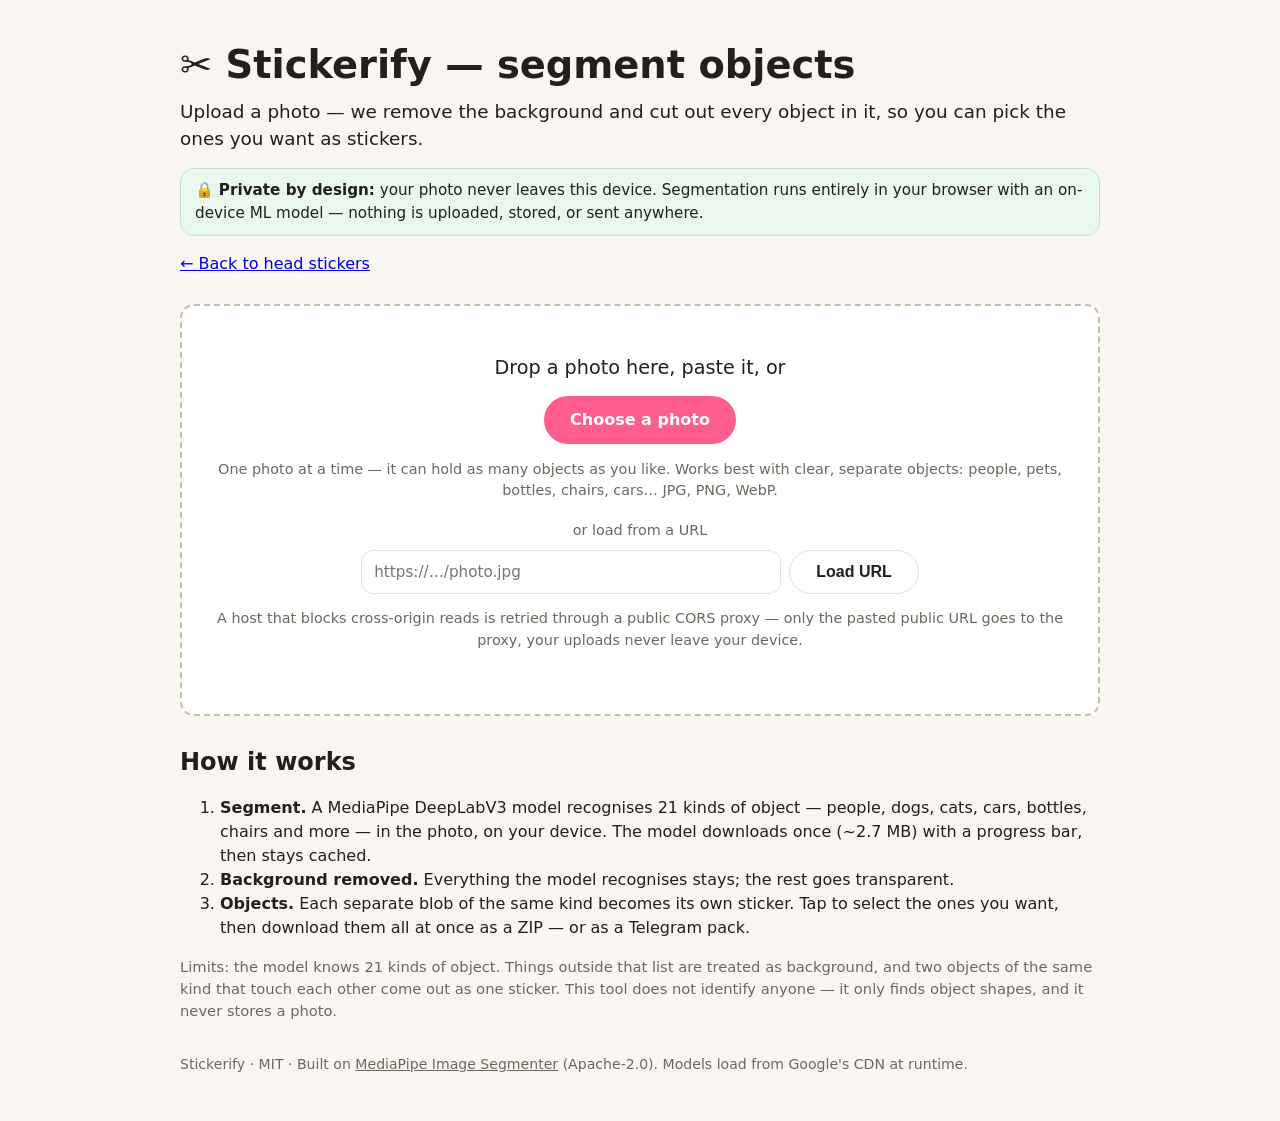
==== segment.html @ 70948f6a "Add segment-objects page: remove background, split all objects, select + bulk download - segment.htm" ====
<!DOCTYPE html>
<html lang="en">
<head>
<meta charset="utf-8">
<meta name="viewport" content="width=device-width, initial-scale=1">
<title>Stickerify — segment objects</title>
<link rel="stylesheet" href="styles.css">
</head>
<body>
<header>
  <h1>✂️ Stickerify — segment objects</h1>
  <p class="tagline">Upload a photo — we remove the background and cut out every object in it, so you can pick the ones you want as stickers.</p>
  <p class="privacy">🔒 <strong>Private by design:</strong> your photo never leaves this device.
  Segmentation runs entirely in your browser with an on-device ML model — nothing is
  uploaded, stored, or sent anywhere.</p>
  <p><a href="index.html">← Back to head stickers</a></p>
</header>

<main>
  <section id="drop-zone" tabindex="0" aria-label="Upload a photo">
    <p class="big">Drop a photo here, paste it, or</p>
    <label class="upload-btn" for="file-input">Choose a photo</label>
    <input id="file-input" type="file" accept="image/*" hidden>
    <p class="hint">One photo at a time — it can hold as many objects as you like.
    Works best with clear, separate objects: people, pets, bottles, chairs,
    cars… JPG, PNG, WebP.</p>
    <p class="or">or load from a URL</p>
    <div class="url-row">
      <input id="url-input" type="url" placeholder="https://…/photo.jpg" aria-label="Image URL">
      <button id="url-load" type="button" class="secondary">Load URL</button>
    </div>
    <p class="hint">A host that blocks cross-origin reads is retried through a public CORS proxy — only the pasted public URL goes to the proxy, your uploads never leave your device.</p>
  </section>

  <div id="model-progress" hidden>
    <div id="model-progress-label">Downloading segmentation model…</div>
    <progress id="model-progress-bar" max="100" value="0"></progress>
    <span id="model-progress-text"></span>
  </div>

  <div id="status" role="status"></div>

  <section id="results" hidden>
    <h2>Background removed</h2>
    <div class="checker preview-wrap"><canvas id="bg-removed"></canvas></div>
    <div class="actions">
      <button id="download-bg" type="button" class="secondary">⬇ Download background-removed PNG</button>
    </div>

    <h2>Objects <span id="objects-count"></span></h2>
    <p class="hint">Tap an object to select or deselect it. Selected objects download as
    separate PNG stickers — one file per object.</p>
    <div class="actions">
      <button id="select-all" type="button" class="secondary">Select all</button>
      <button id="select-none" type="button" class="secondary">Select none</button>
    </div>
    <div id="objects-grid"></div>

    <div class="actions">
      <button id="download-zip" type="button">⬇ Download selected as ZIP</button>
      <button id="export-telegram" type="button">✈ Export Telegram pack (.zip)</button>
      <button id="new-photo" type="button" class="secondary">↺ New photo</button>
    </div>
  </section>

  <section id="telegram-guide" class="how" hidden>
    <h2>Publish your pack on Telegram</h2>
    <ol>
      <li>Unzip <code>stickerify-telegram-pack.zip</code> — it holds one file per sticker, plus a pack icon.</li>
      <li>In Telegram, open <a href="https://t.me/Stickers" target="_blank" rel="noopener">@Stickers</a> and send <code>/newpack</code>, then a name for your pack.</li>
      <li>Send each sticker file as a <strong>document</strong> (📎 → File, not Photo) so Telegram doesn't compress it.</li>
      <li>Send one emoji for each sticker when the bot asks.</li>
      <li>Send <code>/publish</code>, choose a short link name, and share your <code>t.me/addstickers/…</code> link.</li>
    </ol>
    <p class="note">Packs hold up to 120 stickers. Your photo never left this device — only the sticker files you just downloaded go to Telegram, when you choose to send them.</p>
  </section>

  <section class="how">
    <h2>How it works</h2>
    <ol>
      <li><strong>Segment.</strong> A MediaPipe DeepLabV3 model recognises 21 kinds of
        object — people, dogs, cats, cars, bottles, chairs and more — in the
        photo, on your device. The model downloads once (~2.7 MB) with a
        progress bar, then stays cached.</li>
      <li><strong>Background removed.</strong> Everything the model recognises stays;
        the rest goes transparent.</li>
      <li><strong>Objects.</strong> Each separate blob of the same kind becomes its own
        sticker. Tap to select the ones you want, then download them all at
        once as a ZIP — or as a Telegram pack.</li>
    </ol>
    <p class="note">Limits: the model knows 21 kinds of object. Things outside that list
    are treated as background, and two objects of the same kind that touch each
    other come out as one sticker. This tool does not identify anyone — it only
    finds object shapes, and it never stores a photo.</p>
  </section>
</main>

<footer>
  <p>Stickerify · MIT · Built on
  <a href="https://ai.google.dev/edge/mediapipe/solutions/vision/image_segmenter">MediaPipe Image Segmenter</a>
  (Apache-2.0). Models load from Google's CDN at runtime.</p>
</footer>

<script type="module" src="segment.js"></script>
</body>
</html>
---- styles.css ----
:root {
  --bg: #faf7f2;
  --ink: #22201c;
  --accent: #ff5d8f;
  --card: #ffffff;
  --line: #e8e0d5;
  --radius: 14px;
}

* { box-sizing: border-box; }
body {
  margin: 0;
  font-family: system-ui, -apple-system, "Segoe UI", sans-serif;
  background: var(--bg);
  color: var(--ink);
  line-height: 1.5;
}
header, main, footer { max-width: 960px; margin: 0 auto; padding: 0 20px; }
header { padding-top: 36px; }
h1 { font-size: 2.4rem; margin: 0; }
.tagline { font-size: 1.15rem; margin: 4px 0 12px; }
.privacy {
  background: #eaf7ee;
  border: 1px solid #bfe6c8;
  border-radius: var(--radius);
  padding: 10px 14px;
  font-size: 0.95rem;
}

#drop-zone {
  margin: 28px 0;
  padding: 48px 24px;
  text-align: center;
  border: 2px dashed #c9bda9;
  border-radius: var(--radius);
  background: var(--card);
  cursor: pointer;
}
#drop-zone.drag { border-color: var(--accent); background: #fff5f8; }
#drop-zone .big { font-size: 1.2rem; margin: 0 0 14px; }
.upload-btn, button {
  display: inline-block;
  background: var(--accent);
  color: #fff;
  border: none;
  border-radius: 999px;
  padding: 12px 26px;
  font-size: 1rem;
  font-weight: 600;
  cursor: pointer;
}
.upload-btn:hover, button:hover { filter: brightness(0.94); }
button.secondary { background: #fff; color: var(--ink); border: 1px solid var(--line); }
.hint { color: #6d675e; font-size: 0.9rem; }
.or { color: #6d675e; font-size: 0.9rem; margin: 18px 0 8px; }
.url-row { display: flex; gap: 8px; justify-content: center; flex-wrap: wrap; align-items: stretch; }
.url-row textarea {
  width: min(420px, 100%);
  padding: 10px 12px;
  border: 1px solid var(--line);
  border-radius: 12px;
  font-size: 0.95rem;
  font-family: inherit;
  resize: vertical;
}

#model-progress {
  margin: 20px 0;
  padding: 14px 18px;
  border: 1px solid var(--line);
  border-radius: var(--radius);
  background: var(--card);
}
#model-progress-label { font-weight: 600; margin-bottom: 8px; }
#model-progress progress { width: 100%; height: 12px; }
#model-progress-text { font-size: 0.9rem; color: #6d675e; }

#jobs { display: flex; flex-direction: column; gap: 18px; margin: 20px 0; }
.job {
  border: 1px solid var(--line);
  border-radius: var(--radius);
  background: var(--card);
  padding: 14px 16px;
}
.job-head { margin: 8px 0 10px; }
.job-name { font-weight: 700; word-break: break-all; }
.job-status { font-size: 0.9rem; color: #6d675e; }
.job-thumb { max-width: 220px; max-height: 160px; border-radius: 8px; border: 1px solid var(--line); }
.job-stickers {
  display: flex;
  flex-wrap: wrap;
  gap: 12px;
  min-height: 24px;
  padding: 12px;
  border: 1px solid var(--line);
  border-radius: var(--radius);
  background:
    linear-gradient(45deg, #eee 25%, transparent 25%, transparent 75%, #eee 75%),
    linear-gradient(45deg, #eee 25%, #fff 25%, #fff 75%, #eee 75%);
  background-size: 16px 16px;
  background-position: 0 0, 8px 8px;
}
.job-stickers:empty { display: none; }

.sticker { text-align: center; width: 140px; }
.sticker img { max-width: 100%; display: block; margin: 0 auto 6px; }
.sticker label { font-size: 0.85rem; display: block; }
.sticker .dl { font-size: 0.85rem; color: var(--accent); text-decoration: underline; cursor: pointer; background: none; border: none; padding: 0; }
.sticker.off { opacity: 0.35; }

#status { margin: 12px 0; font-size: 0.95rem; color: #6d675e; }

.controls {
  display: flex;
  flex-wrap: wrap;
  gap: 18px 28px;
  align-items: end;
  border: 1px solid var(--line);
  border-radius: var(--radius);
  background: var(--card);
  padding: 16px 20px;
  margin: 16px 0;
}
.controls legend { font-weight: 700; padding: 0 6px; }
.controls label { display: flex; flex-direction: column; gap: 4px; font-size: 0.9rem; }
.controls label.check { flex-direction: row; align-items: center; gap: 6px; }
.controls input[type="range"] { width: 150px; }
.controls input[type="radio"] { width: 18px; height: 18px; accent-color: var(--accent); }
.controls input[type="color"] { width: 56px; height: 34px; padding: 2px; }
.controls select { padding: 6px 8px; border-radius: 8px; border: 1px solid var(--line); }

.actions { display: flex; gap: 12px; flex-wrap: wrap; margin: 8px 0 28px; }

.how { margin-bottom: 32px; }
.how h2 { margin-bottom: 6px; }
.how code { background: #f0e9dd; padding: 1px 6px; border-radius: 6px; font-size: 0.9em; }
button:disabled { opacity: 0.5; cursor: default; }
.note { color: #6d675e; font-size: 0.92rem; }
footer { padding-bottom: 32px; color: #6d675e; font-size: 0.88rem; }
footer a { color: inherit; }

.props {
  border: 1px solid var(--line);
  border-radius: var(--radius);
  background: var(--card);
  padding: 16px 20px;
  margin: 16px 0;
}
.props legend { font-weight: 700; padding: 0 6px; }
.props-row { display: flex; flex-wrap: wrap; gap: 6px; margin: 4px 0 10px; }
.prop-btn {
  width: 46px; height: 46px;
  font-size: 26px; line-height: 1;
  padding: 0;
  display: grid; place-items: center;
  border: 1px solid var(--line); border-radius: 10px;
  background: #fff; cursor: pointer;
}
.prop-btn:hover { border-color: #999; }
.prop-btn.on { border-color: #111; box-shadow: 0 0 0 2px #ffd60a; background: #fffbe6; }
.prop-btn.loading { opacity: 0.5; }
.prop-btn .p-img { width: 36px; height: 36px; }
#props-wrap.disabled { opacity: 0.45; }
#props-wrap.disabled .prop-btn { pointer-events: none; }
.props-foot { display: flex; align-items: center; gap: 12px; flex-wrap: wrap; }

.iconify-search { display: flex; gap: 8px; flex-wrap: wrap; margin: 12px 0 8px; }
.iconify-search input[type="search"] {
  flex: 1; min-width: 200px;
  padding: 8px 10px; border-radius: 8px; border: 1px solid var(--line);
  font: inherit; background: #fff;
}
.iconify-search select { padding: 8px; border-radius: 8px; border: 1px solid var(--line); font: inherit; background: #fff; }
.iconify-results { display: flex; flex-wrap: wrap; gap: 6px; margin: 4px 0 8px; color: #6d675e; }
.iconify-results .p-img { width: 36px; height: 36px; }

/* Segment-objects page */
.checker {
  background:
    linear-gradient(45deg, #eee 25%, transparent 25%, transparent 75%, #eee 75%),
    linear-gradient(45deg, #eee 25%, #fff 25%, #fff 75%, #eee 75%);
  background-size: 16px 16px;
  background-position: 0 0, 8px 8px;
}
.preview-wrap {
  border: 1px solid var(--line);
  border-radius: var(--radius);
  padding: 12px;
  margin: 8px 0;
}
.preview-wrap canvas { display: block; max-width: 100%; max-height: 420px; margin: 0 auto; }
.url-row input[type="url"] {
  width: min(420px, 100%);
  padding: 10px 12px;
  border: 1px solid var(--line);
  border-radius: 12px;
  font-size: 0.95rem;
  font-family: inherit;
}
#objects-grid { display: flex; flex-wrap: wrap; gap: 12px; margin: 12px 0; }
.object-tile {
  width: 160px;
  border: 2px solid var(--line);
  border-radius: var(--radius);
  background: var(--card);
  padding: 8px;
  cursor: pointer;
  text-align: center;
}
.object-tile.selected { border-color: var(--accent); box-shadow: 0 0 0 2px #ffd6e2; }
.object-tile:not(.selected) { opacity: 0.45; }
.object-thumb { border-radius: 8px; padding: 6px; min-height: 60px; display: grid; place-items: center; }
.object-thumb canvas { max-width: 100%; max-height: 140px; display: block; }
.object-name { display: block; font-size: 0.85rem; margin: 6px 0 4px; word-break: break-word; }
.object-dl {
  font-size: 0.85rem; color: var(--accent); text-decoration: underline;
  cursor: pointer; background: none; border: none; padding: 0;
}
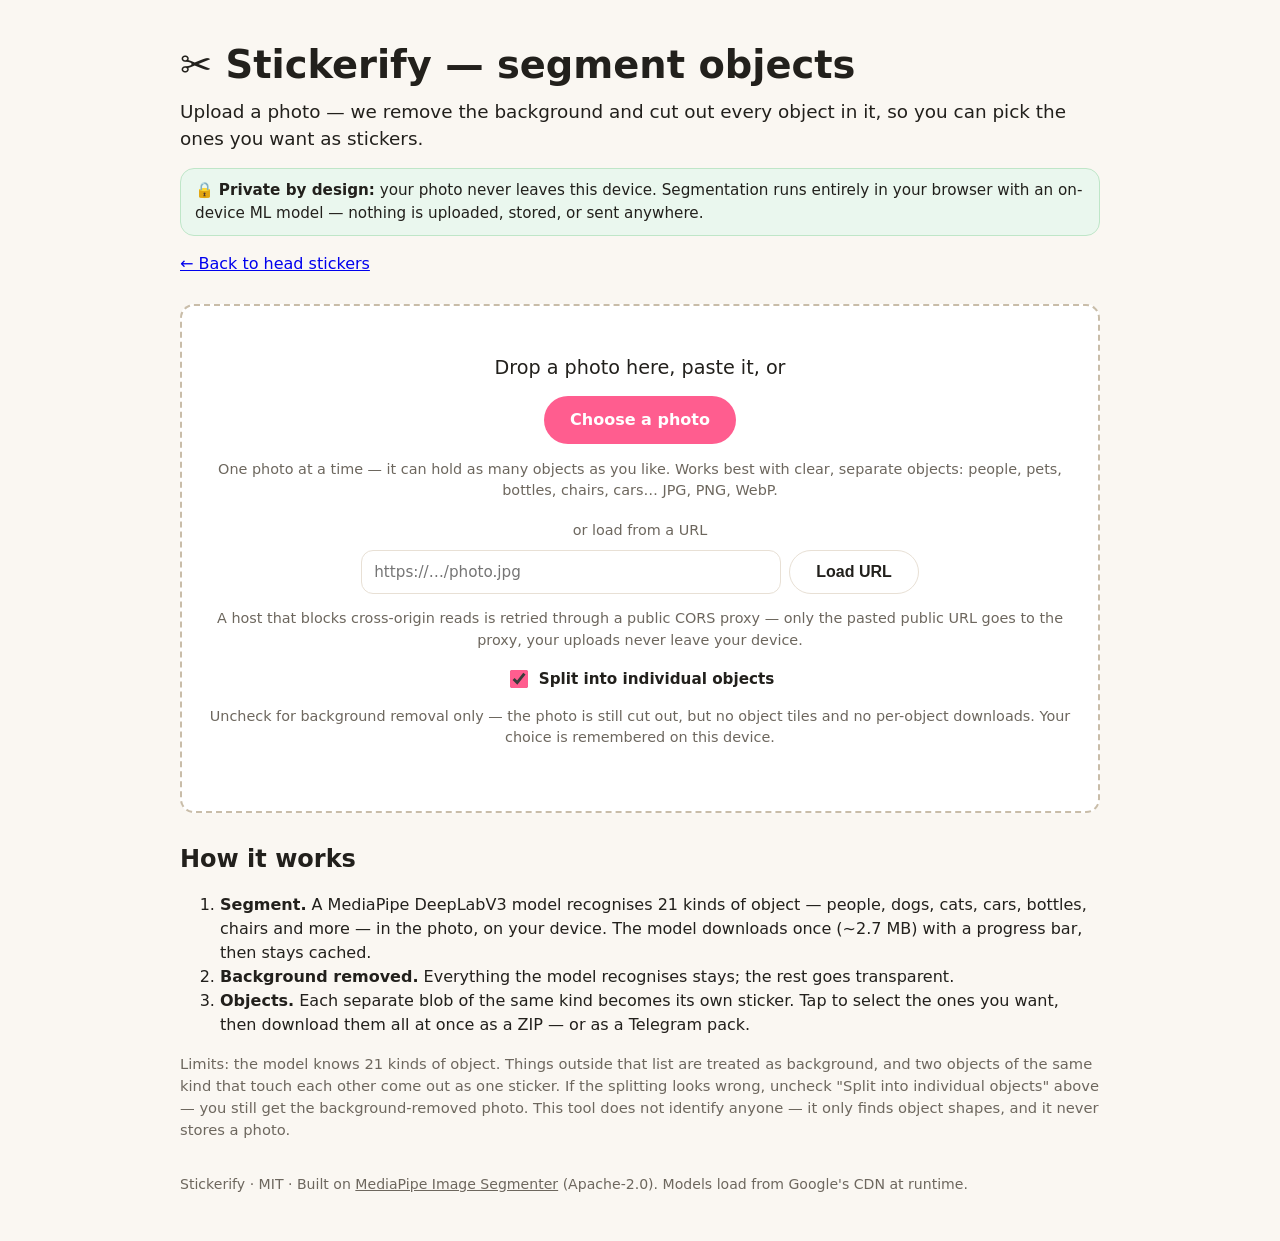
==== commit d9775339: "Segment page: let the user disable object splitting The DeepLab split is the unreliable part (small/" ====
--- a/segment.html
+++ b/segment.html
@@ -30,6 +30,9 @@
       <button id="url-load" type="button" class="secondary">Load URL</button>
     </div>
     <p class="hint">A host that blocks cross-origin reads is retried through a public CORS proxy — only the pasted public URL goes to the proxy, your uploads never leave your device.</p>
+    <label class="segment-toggle"><input id="segment-objects-toggle" type="checkbox" checked> Split into individual objects</label>
+    <p class="hint">Uncheck for background removal only — the photo is still cut out, but no
+    object tiles and no per-object downloads. Your choice is remembered on this device.</p>
   </section>
 
   <div id="model-progress" hidden>
@@ -47,14 +50,16 @@
       <button id="download-bg" type="button" class="secondary">⬇ Download background-removed PNG</button>
     </div>
 
-    <h2>Objects <span id="objects-count"></span></h2>
-    <p class="hint">Tap an object to select or deselect it. Selected objects download as
-    separate PNG stickers — one file per object.</p>
-    <div class="actions">
-      <button id="select-all" type="button" class="secondary">Select all</button>
-      <button id="select-none" type="button" class="secondary">Select none</button>
+    <div id="objects-section">
+      <h2>Objects <span id="objects-count"></span></h2>
+      <p class="hint">Tap an object to select or deselect it. Selected objects download as
+      separate PNG stickers — one file per object.</p>
+      <div class="actions">
+        <button id="select-all" type="button" class="secondary">Select all</button>
+        <button id="select-none" type="button" class="secondary">Select none</button>
+      </div>
+      <div id="objects-grid"></div>
     </div>
-    <div id="objects-grid"></div>
 
     <div class="actions">
       <button id="download-zip" type="button">⬇ Download selected as ZIP</button>
@@ -90,7 +95,9 @@
     </ol>
     <p class="note">Limits: the model knows 21 kinds of object. Things outside that list
     are treated as background, and two objects of the same kind that touch each
-    other come out as one sticker. This tool does not identify anyone — it only
+    other come out as one sticker. If the splitting looks wrong, uncheck
+    "Split into individual objects" above — you still get the background-removed
+    photo. This tool does not identify anyone — it only
     finds object shapes, and it never stores a photo.</p>
   </section>
 </main>
--- a/styles.css
+++ b/styles.css
@@ -197,6 +197,11 @@
   font-size: 0.95rem;
   font-family: inherit;
 }
+.segment-toggle {
+  display: flex; gap: 8px; align-items: center; justify-content: center;
+  margin-top: 16px; font-size: 0.95rem; font-weight: 600; cursor: pointer;
+}
+.segment-toggle input { width: 18px; height: 18px; accent-color: var(--accent); }
 #objects-grid { display: flex; flex-wrap: wrap; gap: 12px; margin: 12px 0; }
 .object-tile {
   width: 160px;
